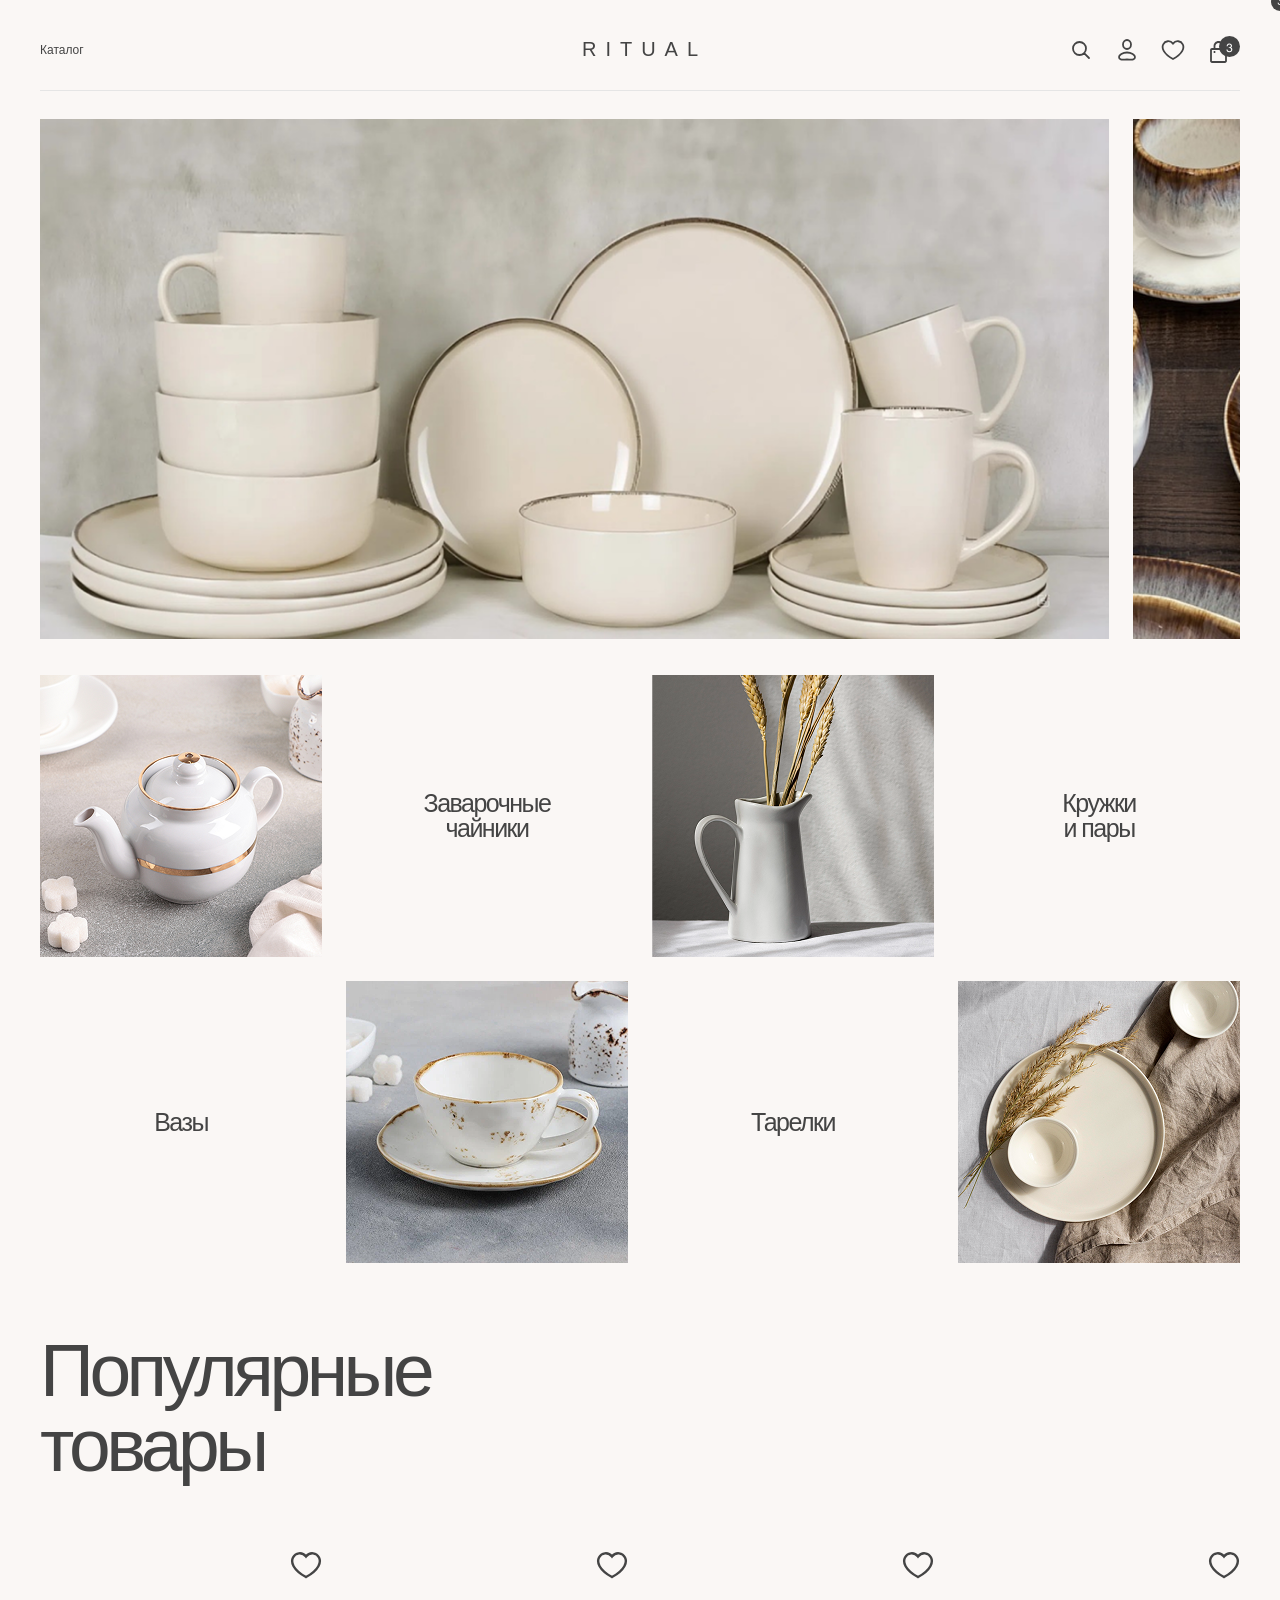
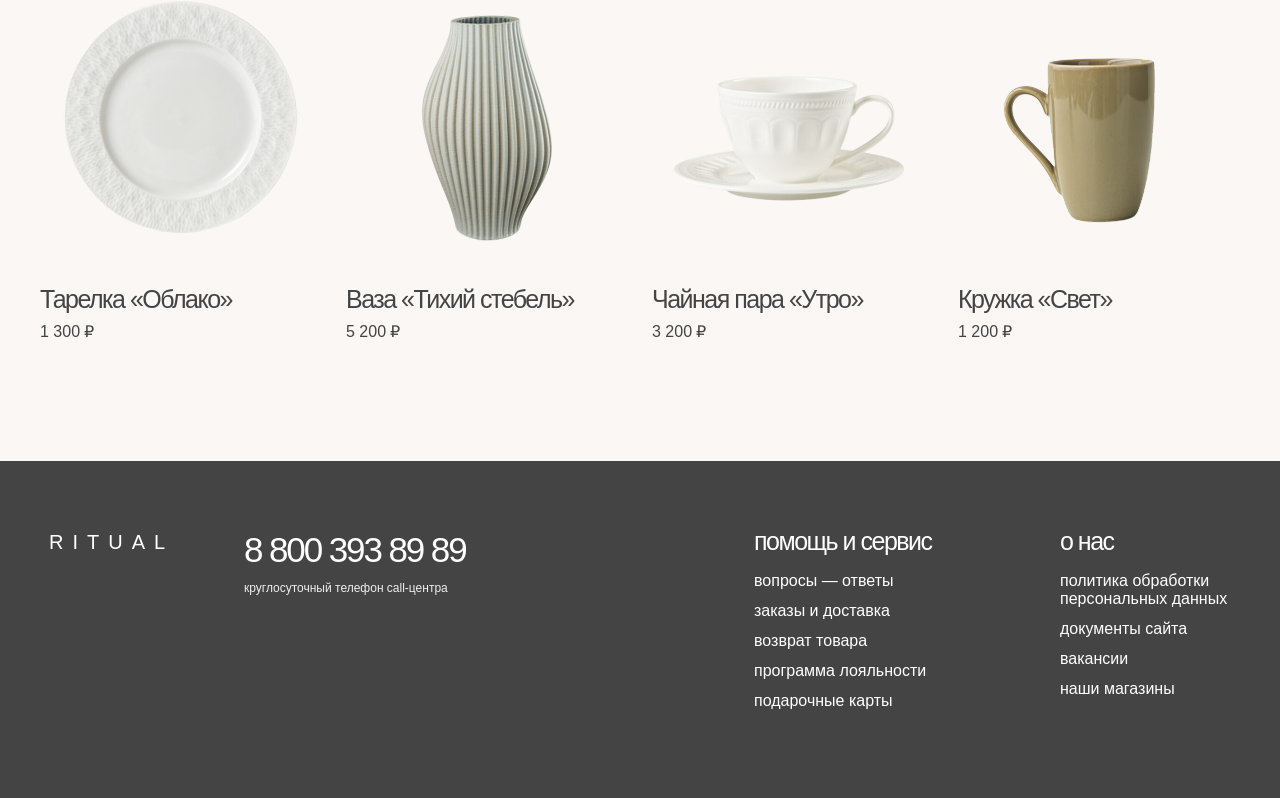
==== index.html @ 76060184 "Add files via upload" ====
<!DOCTYPE html>
<html lang="ru">
<head>
  <meta charset="UTF-8">
  <meta name="viewport" content="width=device-width, initial-scale=1.0">
  <title>RITUAL</title>

  <link rel="stylesheet" href="css/style.css">
</head>

<body>
<div class="page">

<header class="site-header">
  <div class="container grid-12 site-header__grid">
    <a href="page1.html" class="menu-link">Каталог</a>

    <a href="#" class="brand">
      <span>RITUAL</span>
    </a>

    <div class="header-icons">
      <button class="icon-btn">
        <img src="images/IconSearch.svg">
      </button>

      <button class="icon-btn">
        <img src="images/IconLK.svg">
      </button>

      <button class="icon-btn">
        <img src="images/IconHeart.svg">
      </button>

      <button class="icon-btn">
        <img src="images/IconBag.svg">
        <span class="badge">3</span>
      </button>
    </div>
  </div>
</header>

<div class="container divider"></div>

<main>

<section class="hero">
  <div class="container grid-12">
    <div class="hero__media">
      <div class="hero__main">
        <img src="images/index1.png" alt="">
      </div>
      <div class="hero__side">
        <img src="images/index2.png" alt="">
      </div>
    </div>
  </div>
</section>

<section class="categories" id="catalog">
  <div class="container grid-12">
    <div class="categories__grid">
      <article class="category-card">
        <img src="images/index4.png" alt="">
      </article>
      <div class="category-label">Заварочные<br>чайники</div>

      <article class="category-card">
        <img src="images/index5.png" alt="">
      </article>
      <div class="category-label">Кружки<br>и пары</div>

      <div class="category-label">Вазы</div>
      <article class="category-card">
        <img src="images/index6.png" alt="">
      </article>

      <div class="category-label">Тарелки</div>
      <article class="category-card">
        <img src="images/index7.png" alt="">
      </article>
    </div>
  </div>
</section>

<section class="products">
  <div class="container grid-12">
    <h2 class="section-title">Популярные товары</h2>

    <div class="products__grid">

      <!-- карточка -->
      <article class="product-card">
        <div class="product-card__top">
          <button class="product-card__wish">
            <img src="images/IconHeart.svg" alt="">
          </button>
          <div class="product-card__image">
            <img src="images/index8.png" alt="">
          </div>
        </div>
        <div class="product-card__body">
          <h3 class="product-card__title">Тарелка «Облако»</h3>
          <p class="product-card__price">1 300 ₽</p>
        </div>
      </article>

      <article class="product-card">
        <div class="product-card__top">
          <button class="product-card__wish">
            <img src="images/IconHeart.svg" alt="">
          </button>
          <div class="product-card__image">
            <img src="images/index9.png" alt="">
          </div>
        </div>
        <div class="product-card__body">
          <h3 class="product-card__title">Ваза «Тихий стебель»</h3>
          <p class="product-card__price">5 200 ₽</p>
        </div>
      </article>

      <article class="product-card">
        <div class="product-card__top">
          <button class="product-card__wish">
            <img src="images/IconHeart.svg" alt="">
          </button>
          <div class="product-card__image">
            <img src="images/index10.png" alt="">
          </div>
        </div>
        <div class="product-card__body">
          <h3 class="product-card__title">Чайная пара «Утро»</h3>
          <p class="product-card__price">3 200 ₽</p>
        </div>
      </article>

      <article class="product-card">
        <div class="product-card__top">
          <button class="product-card__wish">
            <img src="images/IconHeart.svg" alt="">
          </button>
          <div class="product-card__image">
            <img src="images/index11.png" alt="">
          </div>
        </div>
        <div class="product-card__body">
          <h3 class="product-card__title">Кружка «Свет»</h3>
          <p class="product-card__price">1 200 ₽</p>
        </div>
      </article>

    </div>
  </div>
</section>

</main>

<footer class="site-footer">
  <div class="container grid-12 footer-grid">

    <div class="footer-brand">RITUAL</div>

    <div class="footer-contact">
      <span class="footer-phone">8 800 393 89 89</span>
      <p class="footer-note">круглосуточный телефон call-центра</p>
    </div>

    <section class="footer-links footer-links--service">
      <h3 class="footer-title">помощь и сервис</h3>
      <nav class="footer-nav">
        <span>вопросы — ответы</span>
        <span>заказы и доставка</span>
        <span>возврат товара</span>
        <span>программа лояльности</span>
        <span>подарочные карты</span>
      </nav>
    </section>

    <section class="footer-links footer-links--about">
      <h3 class="footer-title">о нас</h3>
      <nav class="footer-nav">
        <span>политика обработки персональных данных</span>
        <span>документы сайта</span>
        <span>вакансии</span>
        <span>наши магазины</span>
      </nav>
    </section>

  </div>
</footer>

</div>



</body>
</html>
---- css/style.css ----
:root {
      --bg: #faf7f5;
      --line: #e5e5e5;
      --muted: #bababa;
      --text: #444444;
      --white: #ffffff;
      --footer-text: #eeeeee;
      --footer-bg: #444444;
      --container: 1200px;
      --col: 78px;
      --gutter: 24px;
    }

    * {
      box-sizing: border-box;
      margin: 0;
      padding: 0;
    }

    html {
      background: var(--bg);
      color: var(--text);
    }

    body {
      background-color: var(--bg);
      overflow-x: hidden;
      font-family: Helvetica, Arial, sans-serif;
      color: var(--text);
    }

    .footer-phone,
      .footer-nav span {
      cursor: default;
      transition: opacity 0.2s ease;
    }

.footer-nav span:hover {
  opacity: 0.7;
}

    a {
      color: inherit;
      text-decoration: none;
    }

    img {
      display: block;
      width: 100%;
      height: 100%;
      object-fit: cover;
    }

    button {
      border: none;
      background: transparent;
      cursor: pointer;
      color: inherit;
      font: inherit;
    }

    .page {
      overflow-x: hidden;
    }

    .container {
      width: min(100%, var(--container));
      margin: 0 auto;
    }

    .grid-12 {
      display: grid;
      grid-template-columns: repeat(12, minmax(0, 78px));
      gap: var(--gutter);
      justify-content: center;
    }

    .site-header {
      padding: 36px 0 26px;
    }

    .site-header__grid {
      align-items: center;
    }

    .menu-link {
      grid-column: 1 / span 2;
      font-size: 12px;
      font-family: Helvetica, Arial, sans-serif;
      color: var(--text);
      font-weight: 400;
      line-height: 139.9999976158142%;
      letter-spacing: 0;
      align-self: center;
    }

    .brand {
      grid-column: 5 / span 4;
      text-align: center;
      font-size: 20px;
      font-family: 'Inter', Helvetica, Arial, sans-serif;
      color: var(--text);
      font-weight: 500;
      line-height: 139.9999976158142%;
      letter-spacing: 0;
      align-self: center;
      text-transform: uppercase;
    }

    .brand span {
      letter-spacing: 0.45em;
      padding-left: 0.45em;
    }

    .header-icons {
      grid-column: 10 / span 3;
      display: grid;
      grid-auto-flow: column;
      justify-content: end;
      align-items: center;
      gap: 22px;
    }

    .cart-btn svg {
        display: none;
    }

    .badge {
      position: absolute;
      top: -7px;
      right: -9px;
      min-width: 18px;
      height: 18px;
      border-radius: 999px;
      background: var(--text);
      color: var(--white);
      font-size: 10px;
      display: grid;
      place-items: center;
      line-height: 1;
    }

    .divider {
      border-top: 1px solid var(--line);
      margin-bottom: 28px;
    }

    .hero {
      padding-bottom: 36px;
    }

    .hero__media {
      grid-column: 1 / -1;
      display: grid;
      grid-template-columns: minmax(0, 10fr) minmax(0, 1fr);
      gap: var(--gutter);
      height: 520px;
    }

    .hero__media {
    min-height: 520px;
    height: auto;
    }

    .product-card__image img {
    object-fit: contain;
    }

    .hero__main img,
    .hero__side img {
      transition: transform 0.6s ease;
    }

    .hero__main:hover img,
    .hero__side:hover img,
    .category-card:hover img,
    .product-card:hover .product-card__image img {
      transform: scale(1.04);
    }

    .categories {
      padding: 0 0 70px;
    }

    .categories__grid {
      grid-column: 1 / -1;
      display: grid;
      grid-template-columns: repeat(4, minmax(0, 1fr));
      gap: 24px;
    }

    .category-card,
    .category-label {
      aspect-ratio: 1 / 1;
    }

    .category-label {
      display: grid;
      place-items: center;
      padding: 26px;
      text-align: center;
      font-size: 25px;
      font-family: Helvetica, Arial, sans-serif;
      color: var(--text);
      font-weight: 400;
      line-height: 100%;
      letter-spacing: -0.06em;
      background: transparent;
    }

    .section-title {
      grid-column: 1 / span -1;
      text-align: center;
      margin-bottom: 42px;
      font-size: 75px;
      font-family: Helvetica, Arial, sans-serif;
      color: var(--text);
      font-weight: 400;
      line-height: 100%;
      letter-spacing: -0.06em;
    }

    .products {
      padding-bottom: 120px;
    }

    .products__grid {
      grid-column: 1 / -1;
      display: grid;
      grid-template-columns: repeat(4, minmax(0, 1fr));
      gap: 24px;
    }

    .product-card {
      display: grid;
      grid-template-rows: auto auto;
      gap: 18px;
      align-content: start;
    }

    .product-card__top {
      display: grid;
      grid-template-rows: 30px 1fr;
      gap: 8px;
    }

    .product-card__wish {
      justify-self: end;
      width: 32px;
      height: 32px;
      border-radius: 999px;
      display: grid;
      place-items: center;
      transition: background 0.25s ease, transform 0.25s ease;
    }

    .product-card__wish svg {
      width: 24px;
      height: 24px;
      stroke: var(--text);
      fill: none;
      stroke-width: 1.8;
    }

    .product-card__wish:hover {
      background: rgba(68, 68, 68, 0.06);
      transform: translateY(-1px);
    }

    .product-card__wish.is-active svg {
      fill: var(--text);
    }

    .product-card__image {
      aspect-ratio: 1 / 1;
      background: transparent;
    }

    .product-card__body {
      display: grid;
      gap: 10px;
    }

    .product-card__title {
      font-size: 25px;
      font-family: Helvetica, Arial, sans-serif;
      color: var(--text);
      font-weight: 400;
      line-height: 100%;
      letter-spacing: -0.06em;
    }

    .product-card__price {
      font-size: 16px;
      font-family: Helvetica, Arial, sans-serif;
      color: var(--text);
      font-weight: 400;
      line-height: 120%;
      letter-spacing: 0;
    }

    .site-footer {
      background-color: var(--footer-bg);
      padding: 68px 0 88px;
    }

    .footer-grid {
      align-items: start;
      color: var(--white);
    }

    .footer-brand {
      grid-column: 1 / span 2;
      font-size: 20px;
      font-family: 'Inter', Helvetica, Arial, sans-serif;
      color: var(--white);
      font-weight: 500;
      line-height: 139.9999976158142%;
      letter-spacing: 0.45em;
      padding-left: 0.45em;
      text-transform: uppercase;
    }

    .footer-contact {
      grid-column: 3 / span 4;
      display: grid;
      gap: 10px;
    }

    .footer-phone {
      font-size: 35px;
      font-family: Helvetica, Arial, sans-serif;
      color: var(--white);
      font-weight: 400;
      line-height: 120.00000476837158%;
      letter-spacing: -0.06em;
    }

    .footer-note {
      font-size: 12px;
      font-family: Helvetica, Arial, sans-serif;
      color: var(--footer-text);
      font-weight: 400;
      line-height: 129.99999523162842%;
      letter-spacing: 0;
    }

    .footer-links {
      display: grid;
      gap: 18px;
    }

    .footer-links--service {
      grid-column: 8 / span 3;
    }

    .footer-links--about {
      grid-column: 11 / span 2;
    }

    .footer-title {
      font-size: 25px;
      font-family: Helvetica, Arial, sans-serif;
      color: var(--white);
      font-weight: 400;
      line-height: 100%;
      letter-spacing: -0.06em;
    }

    .footer-nav {
      display: grid;
      gap: 12px;
    }

    .footer-nav a {
      font-size: 16px;
      font-family: Helvetica, Arial, sans-serif;
      color: var(--footer-text);
      font-weight: 400;
      line-height: 100%;
      letter-spacing: 0;
      transition: opacity 0.2s ease;
    }

    .footer-nav a:hover {
      opacity: 0.7;
    }

    @media (max-width: 1279px) {
      :root {
        --container: calc(100vw - 64px);
      }

      .grid-12 {
        grid-template-columns: repeat(12, minmax(0, 1fr));
      }
    }

    @media (max-width: 1024px) {
      .brand {
        grid-column: 4 / span 6;
      }

      .header-icons {
        grid-column: 10 / span 3;
      }

      .hero__media {
        min-height: 520px;
        height: auto;
      }

      .section-title {
        grid-column: 2 / span 10;
        font-size: 56px;
      }

      .footer-brand {
        grid-column: 1 / span 3;
      }

      .footer-contact {
        grid-column: 4 / span 4;
      }

      .footer-links--service {
        grid-column: 8 / span 3;
      }

      .footer-links--about {
        grid-column: 11 / span 2;
      }
    }

    @media (max-width: 820px) {
      :root {
        --container: calc(100vw - 32px);
      }

      .site-header {
        padding: 22px 0 18px;
      }

      .menu-link {
        grid-column: 1 / span 4;
      }

      .brand {
        grid-column: 5 / span 4;
      }

      .header-icons {
        grid-column: 9 / span 4;
        gap: 14px;
      }

      .hero__media {
        height: auto;
        grid-template-columns: 1fr;
      }

      .hero__side {
        display: none;
      }

      .categories__grid,
      .products__grid {
        grid-template-columns: repeat(2, minmax(0, 1fr));
      }

      .section-title {
        grid-column: 1 / -1;
        font-size: 48px;
      }

      .footer-grid {
        row-gap: 34px;
      }

      .footer-brand {
        grid-column: 1 / span 12;
      }

      .footer-contact {
        grid-column: 1 / span 12;
      }

      .footer-links--service {
        grid-column: 1 / span 6;
      }

      .footer-links--about {
        grid-column: 7 / span 6;
      }
    }

    @media (max-width: 560px) {
      .brand {
        grid-column: 3 / span 6;
        font-size: 16px;
      }

      .menu-link {
        grid-column: 1 / span 3;
        font-size: 11px;
      }

      .header-icons {
        grid-column: 9 / span 4;
        gap: 10px;
      }

      .categories__grid,
      .products__grid {
        grid-template-columns: 1fr;
      }

      .category-label {
        min-height: 170px;
      }

      .section-title {
        font-size: 38px;
        margin-bottom: 30px;
      }

      .product-card__title,
      .category-label,
      .footer-title {
        font-size: 22px;
      }

      .footer-phone {
        font-size: 30px;
      }

      .footer-links--service,
      .footer-links--about {
        grid-column: 1 / span 12;
      }
    }
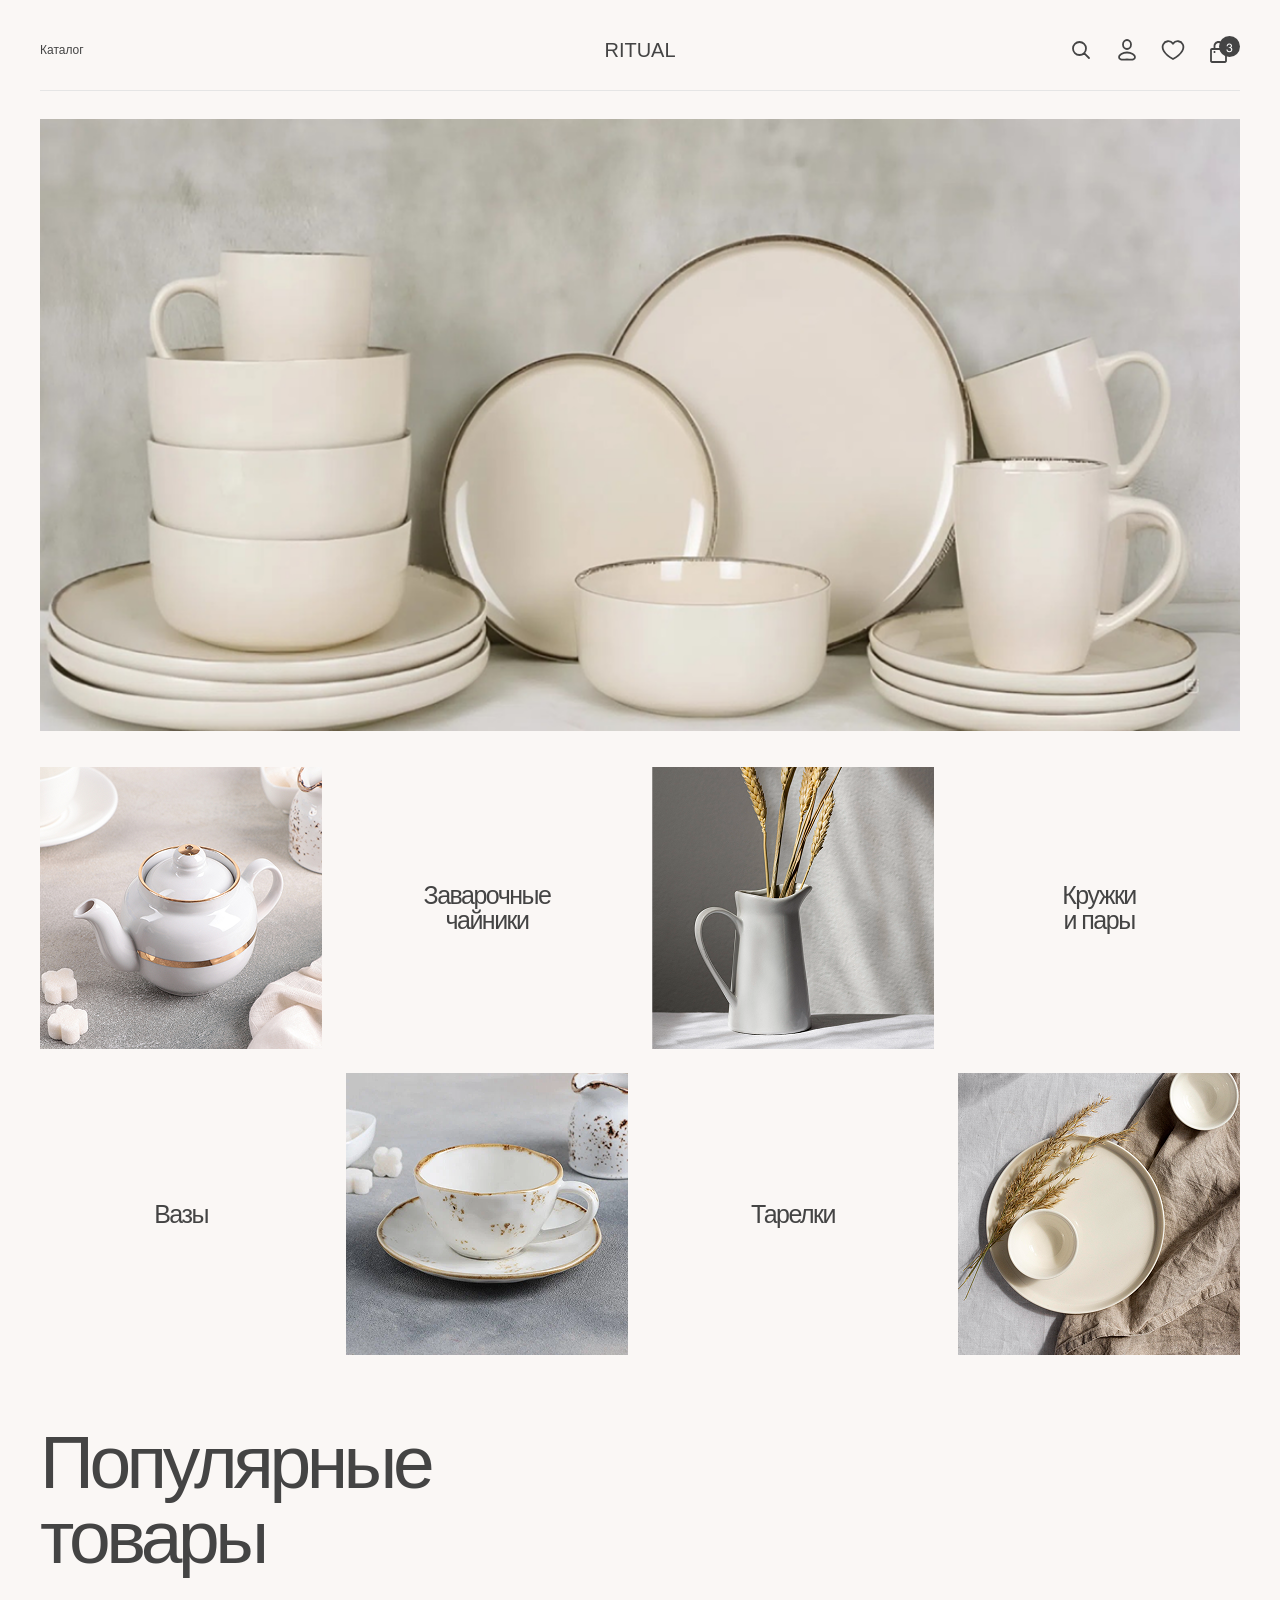
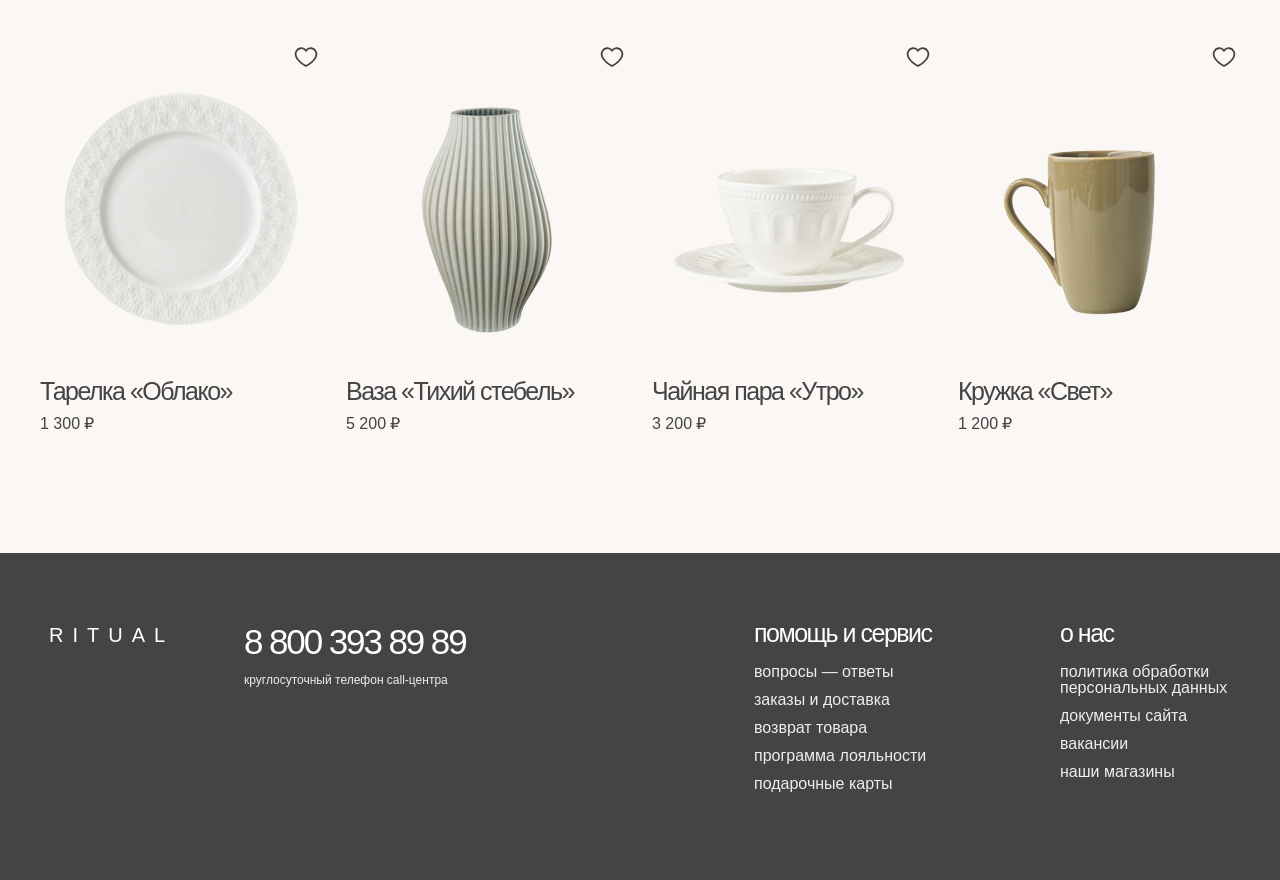
==== commit b4849e6a: "Add files via upload" ====
--- a/index.html
+++ b/index.html
@@ -4,38 +4,22 @@
   <meta charset="UTF-8">
   <meta name="viewport" content="width=device-width, initial-scale=1.0">
   <title>RITUAL</title>
-
   <link rel="stylesheet" href="css/style.css">
+  <script src="js/script.js" defer></script>
 </head>
 
 <body>
 <div class="page">
 
 <header class="site-header">
-  <div class="container grid-12 site-header__grid">
+  <div class="container grid-12">
     <a href="page1.html" class="menu-link">Каталог</a>
-
-    <a href="#" class="brand">
-      <span>RITUAL</span>
-    </a>
-
+    <a href="#catalog" class="brand">RITUAL</a>
     <div class="header-icons">
-      <button class="icon-btn">
-        <img src="images/IconSearch.svg">
-      </button>
-
-      <button class="icon-btn">
-        <img src="images/IconLK.svg">
-      </button>
-
-      <button class="icon-btn">
-        <img src="images/IconHeart.svg">
-      </button>
-
-      <button class="icon-btn">
-        <img src="images/IconBag.svg">
-        <span class="badge">3</span>
-      </button>
+      <button><img src="images/IconSearch.svg"></button>
+      <button><img src="images/IconLK.svg"></button>
+      <button><img src="images/IconHeart.svg"></button>
+      <button><img src="images/IconBag.svg"></button>
     </div>
   </div>
 </header>
@@ -45,20 +29,23 @@
 <main>
 
 <section class="hero">
-  <div class="container grid-12">
+  <div class="container">
     <div class="hero__media">
       <div class="hero__main">
-        <img src="images/index1.png" alt="">
-      </div>
-      <div class="hero__side">
-        <img src="images/index2.png" alt="">
+        <div class="hero__slider" role="region">
+          <div class="hero__track">
+            <div class="hero__slide"><img src="images/index1.png" alt=""></div>
+            <div class="hero__slide"><img src="images/index2.png" alt=""></div>
+            <div class="hero__slide"><img src="images/index3.png" alt=""></div>
+          </div>
+        </div>
       </div>
     </div>
   </div>
 </section>
 
 <section class="categories" id="catalog">
-  <div class="container grid-12">
+  <div class="container">
     <div class="categories__grid">
       <article class="category-card">
         <img src="images/index4.png" alt="">
@@ -84,16 +71,16 @@
 </section>
 
 <section class="products">
-  <div class="container grid-12">
+  <div class="container">
     <h2 class="section-title">Популярные товары</h2>
 
     <div class="products__grid">
 
-      <!-- карточка -->
       <article class="product-card">
         <div class="product-card__top">
           <button class="product-card__wish">
-            <img src="images/IconHeart.svg" alt="">
+            <img class="wish-icon wish-icon--base" src="images/IconHeart.svg" alt="">
+            <img class="wish-icon wish-icon--active" src="images/IconHeartAdd.svg" alt="">
           </button>
           <div class="product-card__image">
             <img src="images/index8.png" alt="">
@@ -108,7 +95,8 @@
       <article class="product-card">
         <div class="product-card__top">
           <button class="product-card__wish">
-            <img src="images/IconHeart.svg" alt="">
+            <img class="wish-icon wish-icon--base" src="images/IconHeart.svg" alt="">
+            <img class="wish-icon wish-icon--active" src="images/IconHeartAdd.svg" alt="">
           </button>
           <div class="product-card__image">
             <img src="images/index9.png" alt="">
@@ -123,7 +111,8 @@
       <article class="product-card">
         <div class="product-card__top">
           <button class="product-card__wish">
-            <img src="images/IconHeart.svg" alt="">
+            <img class="wish-icon wish-icon--base" src="images/IconHeart.svg" alt="">
+            <img class="wish-icon wish-icon--active" src="images/IconHeartAdd.svg" alt="">
           </button>
           <div class="product-card__image">
             <img src="images/index10.png" alt="">
@@ -138,7 +127,8 @@
       <article class="product-card">
         <div class="product-card__top">
           <button class="product-card__wish">
-            <img src="images/IconHeart.svg" alt="">
+            <img class="wish-icon wish-icon--base" src="images/IconHeart.svg" alt="">
+            <img class="wish-icon wish-icon--active" src="images/IconHeartAdd.svg" alt="">
           </button>
           <div class="product-card__image">
             <img src="images/index11.png" alt="">
@@ -157,9 +147,9 @@
 </main>
 
 <footer class="site-footer">
-  <div class="container grid-12 footer-grid">
+  <div class="container">
 
-    <div class="footer-brand">RITUAL</div>
+    <a class="footer-brand" href="index.html">RITUAL</a>
 
     <div class="footer-contact">
       <span class="footer-phone">8 800 393 89 89</span>
@@ -192,7 +182,5 @@
 
 </div>
 
-
-
 </body>
-</html>+</html>
--- a/css/style.css
+++ b/css/style.css
@@ -1,6 +1,4 @@
- 
-
-    :root {
+:root {
       --bg: #faf7f5;
       --line: #e5e5e5;
       --muted: #bababa;
@@ -22,6 +20,7 @@
     html {
       background: var(--bg);
       color: var(--text);
+      scroll-behavior: smooth;
     }
 
     body {
@@ -30,16 +29,6 @@
       font-family: Helvetica, Arial, sans-serif;
       color: var(--text);
     }
-
-    .footer-phone,
-      .footer-nav span {
-      cursor: default;
-      transition: opacity 0.2s ease;
-    }
-
-.footer-nav span:hover {
-  opacity: 0.7;
-}
 
     a {
       color: inherit;
@@ -61,16 +50,9 @@
       font: inherit;
     }
 
-    .page {
-      overflow-x: hidden;
-    }
-
     .container {
       width: min(100%, var(--container));
       margin: 0 auto;
-    }
-
-    .grid-12 {
       display: grid;
       grid-template-columns: repeat(12, minmax(0, 78px));
       gap: var(--gutter);
@@ -79,20 +61,14 @@
 
     .site-header {
       padding: 36px 0 26px;
-    }
-
-    .site-header__grid {
       align-items: center;
     }
 
     .menu-link {
       grid-column: 1 / span 2;
       font-size: 12px;
-      font-family: Helvetica, Arial, sans-serif;
-      color: var(--text);
-      font-weight: 400;
-      line-height: 139.9999976158142%;
-      letter-spacing: 0;
+      font-weight: 400;
+      line-height: 140%;
       align-self: center;
     }
 
@@ -101,10 +77,8 @@
       text-align: center;
       font-size: 20px;
       font-family: 'Inter', Helvetica, Arial, sans-serif;
-      color: var(--text);
       font-weight: 500;
-      line-height: 139.9999976158142%;
-      letter-spacing: 0;
+      line-height: 140%;
       align-self: center;
       text-transform: uppercase;
     }
@@ -123,8 +97,8 @@
       gap: 22px;
     }
 
-    .cart-btn svg {
-        display: none;
+    .icon-btn {
+      position: relative;
     }
 
     .badge {
@@ -154,22 +128,51 @@
     .hero__media {
       grid-column: 1 / -1;
       display: grid;
-      grid-template-columns: minmax(0, 10fr) minmax(0, 1fr);
+      grid-template-columns: 1fr;
       gap: var(--gutter);
       height: 520px;
-    }
-
-    .hero__media {
-    min-height: 520px;
-    height: auto;
+      min-height: 520px;
+      height: auto;
+    }
+
+    .hero__main {
+      width: 100%;
+      height: 100%;
+    }
+
+    .hero__slider {
+      width: 100%;
+      height: 100%;
+      overflow: hidden;
+    }
+
+    .hero__track {
+      width: 100%;
+      height: 100%;
+      display: flex;
+      transform: translateX(0);
+      transition: transform 550ms ease;
+      will-change: transform;
+    }
+
+    .hero__slide {
+      flex: 0 0 100%;
+      height: 100%;
+      min-width: 100%;
+    }
+
+    .hero__slider img {
+      transition: none;
     }
 
     .product-card__image img {
-    object-fit: contain;
+      object-fit: contain;
     }
 
     .hero__main img,
-    .hero__side img {
+    .hero__side img,
+    .category-card img,
+    .product-card .product-card__image img {
       transition: transform 0.6s ease;
     }
 
@@ -202,7 +205,6 @@
       padding: 26px;
       text-align: center;
       font-size: 25px;
-      font-family: Helvetica, Arial, sans-serif;
       color: var(--text);
       font-weight: 400;
       line-height: 100%;
@@ -215,8 +217,6 @@
       text-align: center;
       margin-bottom: 42px;
       font-size: 75px;
-      font-family: Helvetica, Arial, sans-serif;
-      color: var(--text);
       font-weight: 400;
       line-height: 100%;
       letter-spacing: -0.06em;
@@ -247,6 +247,7 @@
     }
 
     .product-card__wish {
+      position: relative;
       justify-self: end;
       width: 32px;
       height: 32px;
@@ -256,12 +257,19 @@
       transition: background 0.25s ease, transform 0.25s ease;
     }
 
-    .product-card__wish svg {
+    .product-card__wish .wish-icon {
+      position: absolute;
       width: 24px;
       height: 24px;
-      stroke: var(--text);
-      fill: none;
-      stroke-width: 1.8;
+      transition: opacity 0.2s ease;
+    }
+
+    .product-card__wish .wish-icon--base {
+      opacity: 1;
+    }
+
+    .product-card__wish .wish-icon--active {
+      opacity: 0;
     }
 
     .product-card__wish:hover {
@@ -269,8 +277,16 @@
       transform: translateY(-1px);
     }
 
-    .product-card__wish.is-active svg {
-      fill: var(--text);
+    .product-card__wish:hover .wish-icon--base,
+    .product-card__wish:active .wish-icon--base,
+    .product-card__wish:focus-visible .wish-icon--base {
+      opacity: 0;
+    }
+
+    .product-card__wish:hover .wish-icon--active,
+    .product-card__wish:active .wish-icon--active,
+    .product-card__wish:focus-visible .wish-icon--active {
+      opacity: 1;
     }
 
     .product-card__image {
@@ -285,8 +301,6 @@
 
     .product-card__title {
       font-size: 25px;
-      font-family: Helvetica, Arial, sans-serif;
-      color: var(--text);
       font-weight: 400;
       line-height: 100%;
       letter-spacing: -0.06em;
@@ -294,8 +308,6 @@
 
     .product-card__price {
       font-size: 16px;
-      font-family: Helvetica, Arial, sans-serif;
-      color: var(--text);
       font-weight: 400;
       line-height: 120%;
       letter-spacing: 0;
@@ -306,7 +318,7 @@
       padding: 68px 0 88px;
     }
 
-    .footer-grid {
+    .site-footer .container {
       align-items: start;
       color: var(--white);
     }
@@ -315,9 +327,8 @@
       grid-column: 1 / span 2;
       font-size: 20px;
       font-family: 'Inter', Helvetica, Arial, sans-serif;
-      color: var(--white);
       font-weight: 500;
-      line-height: 139.9999976158142%;
+      line-height: 140%;
       letter-spacing: 0.45em;
       padding-left: 0.45em;
       text-transform: uppercase;
@@ -331,19 +342,23 @@
 
     .footer-phone {
       font-size: 35px;
-      font-family: Helvetica, Arial, sans-serif;
-      color: var(--white);
-      font-weight: 400;
-      line-height: 120.00000476837158%;
+      font-weight: 400;
+      line-height: 120%;
       letter-spacing: -0.06em;
+      cursor: default;
+      transition: opacity 0.2s ease;
+    }
+
+    .footer-phone:hover,
+    .footer-nav span:hover {
+      opacity: 0.7;
     }
 
     .footer-note {
       font-size: 12px;
-      font-family: Helvetica, Arial, sans-serif;
       color: var(--footer-text);
       font-weight: 400;
-      line-height: 129.99999523162842%;
+      line-height: 130%;
       letter-spacing: 0;
     }
 
@@ -362,7 +377,6 @@
 
     .footer-title {
       font-size: 25px;
-      font-family: Helvetica, Arial, sans-serif;
       color: var(--white);
       font-weight: 400;
       line-height: 100%;
@@ -374,18 +388,13 @@
       gap: 12px;
     }
 
-    .footer-nav a {
+    .footer-nav span {
       font-size: 16px;
-      font-family: Helvetica, Arial, sans-serif;
       color: var(--footer-text);
       font-weight: 400;
       line-height: 100%;
-      letter-spacing: 0;
+      cursor: default;
       transition: opacity 0.2s ease;
-    }
-
-    .footer-nav a:hover {
-      opacity: 0.7;
     }
 
     @media (max-width: 1279px) {
@@ -393,7 +402,7 @@
         --container: calc(100vw - 64px);
       }
 
-      .grid-12 {
+      .container {
         grid-template-columns: repeat(12, minmax(0, 1fr));
       }
     }
@@ -475,7 +484,7 @@
         font-size: 48px;
       }
 
-      .footer-grid {
+      .site-footer .container {
         row-gap: 34px;
       }
 
